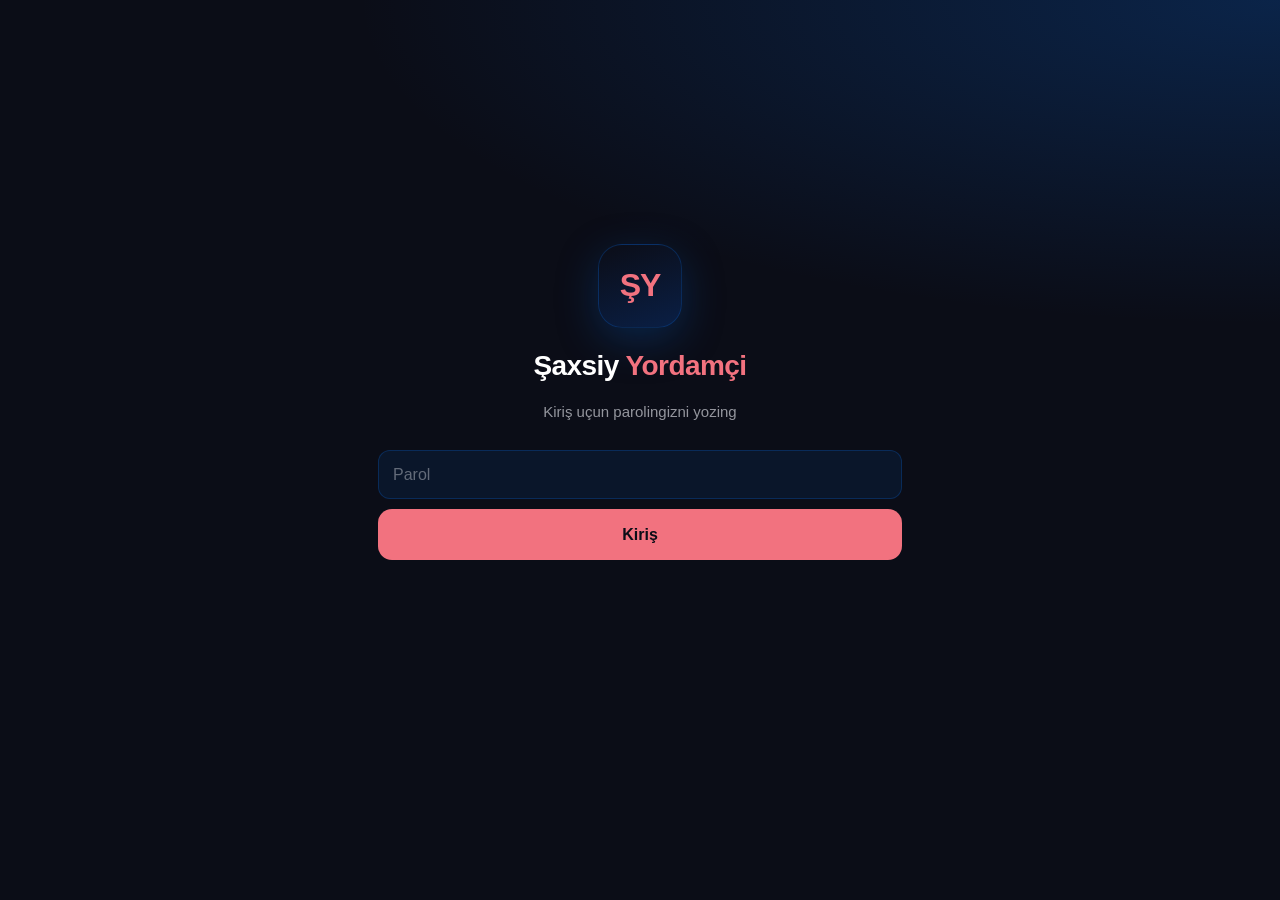
==== index.html @ e21a7fc8 "Ovoz bilan vazifa qöşiş Co-Authored-By: Claude Opus 5.5 <noreply@anthropic.com> Claude-Session: htt" ====
<!DOCTYPE html>
<html lang="uz">
<head>
  <meta charset="utf-8">
  <meta name="viewport" content="width=device-width, initial-scale=1, maximum-scale=1, viewport-fit=cover">
  <title>Şaxsiy Yordamçi</title>
  <meta name="theme-color" content="#0B0D17">
  <meta name="apple-mobile-web-app-capable" content="yes">
  <meta name="mobile-web-app-capable" content="yes">
  <meta name="apple-mobile-web-app-status-bar-style" content="black-translucent">
  <meta name="apple-mobile-web-app-title" content="Yordamçi">
  <link rel="manifest" href="manifest.webmanifest">
  <link rel="icon" type="image/png" href="icons/icon-192.png">
  <link rel="apple-touch-icon" href="icons/apple-touch-icon.png">
  <script src="https://telegram.org/js/telegram-web-app.js"></script>
  <link rel="stylesheet" href="style.css">
</head>
<body>

  <!-- Kiriş -->
  <section id="screen-login" class="screen login hidden">
    <div class="login-box">
      <div class="logo">ŞY</div>
      <h1>Şaxsiy <em>Yordamçi</em></h1>
      <p class="muted">Kiriş uçun parolingizni yozing</p>
      <form id="loginForm">
        <input id="password" type="password" autocomplete="current-password" placeholder="Parol" required>
        <button type="submit" id="loginBtn" class="btn-accent">Kiriş</button>
      </form>
      <p id="loginErr" class="err hidden"></p>
    </div>
    <div id="installHint" class="install hidden">
      <b>Ilova qilib örnatiş</b>
      <span>Safari'da <b>•••</b> → <b>Поделиться</b> → <b>На экран «Домой»</b></span>
    </div>
  </section>

  <!-- Bosh ekran -->
  <section id="screen-home" class="screen hidden">
    <header class="bar">
      <span class="brand">Şaxsiy Yordamçi</span>
      <button id="logoutBtn" class="icon-btn hidden" aria-label="Çiqiş">
        <svg viewBox="0 0 24 24"><path d="M15 4h3a2 2 0 0 1 2 2v12a2 2 0 0 1-2 2h-3M10 17l5-5-5-5M15 12H4"/></svg>
      </button>
    </header>

    <div class="hello">
      <p id="greet" class="muted"></p>
      <h1 id="today"></h1>
    </div>

    <button id="summary" class="summary">
      <div class="summary-top">
        <span>Bugungi vazifalar</span>
        <span id="sumCount" class="count">—</span>
      </div>
      <div class="progress"><i id="sumBar"></i></div>
      <p id="sumNext" class="next">Yuklanmoqda…</p>
    </button>

    <h2 class="section">Agentlar</h2>
    <div id="modules" class="modules"></div>

    <div id="installHint2" class="install hidden">
      <b>Ilova qilib örnatiş</b>
      <span>Safari'da <b>•••</b> → <b>Поделиться</b> → <b>На экран «Домой»</b></span>
    </div>
  </section>

  <!-- Rejalaştiruvçi -->
  <section id="screen-planner" class="screen hidden">
    <header class="bar">
      <button id="backBtn" class="icon-btn" aria-label="Orqaga">
        <svg viewBox="0 0 24 24"><path d="M15 18l-6-6 6-6"/></svg>
      </button>
      <span class="title">Rejalaştiruvçi</span>
      <button id="refreshBtn" class="icon-btn" aria-label="Yangilaş">
        <svg viewBox="0 0 24 24"><path d="M20 12a8 8 0 1 1-2.3-5.6M20 4v5h-5"/></svg>
      </button>
    </header>
    <div class="tabs" role="tablist">
      <button class="tab active" data-view="day">Bugun</button>
      <button class="tab" data-view="tomorrow">Ertaga</button>
      <button class="tab" data-view="week">Hafta</button>
    </div>
    <main id="list" class="list"></main>
    <button id="micFab" class="fab fab-mic" aria-label="Ovoz bilan qöşiş">
      <svg viewBox="0 0 24 24"><rect x="9" y="3" width="6" height="11" rx="3"/><path d="M5 11a7 7 0 0 0 14 0M12 18v3"/></svg>
    </button>
    <button id="addBtn" class="fab" aria-label="Vazifa qöşiş">
      <svg viewBox="0 0 24 24"><path d="M12 5v14M5 12h14"/></svg>
    </button>
  </section>

  <!-- Vazifa qöşiş oynasi -->
  <div id="sheet" class="sheet hidden">
    <div class="sheet-card">
      <div class="sheet-head">
        <b>Yangi vazifa</b>
        <button id="closeSheet" class="icon-btn" aria-label="Yopiş">
          <svg viewBox="0 0 24 24"><path d="M6 6l12 12M18 6L6 18"/></svg>
        </button>
      </div>

      <div id="stepText">
        <textarea id="taskText" rows="2" placeholder="Masalan: ertaga 15:00 dökonga boriş, 1 soat"></textarea>
        <button id="micBtn" class="btn-mic" type="button">
          <svg viewBox="0 0 24 24"><rect x="9" y="3" width="6" height="11" rx="3"/><path d="M5 11a7 7 0 0 0 14 0M12 18v3"/></svg>
          <span id="micLabel">Gapirib aytiş</span>
        </button>
        <button id="parseBtn" class="btn-accent">Davom etiş</button>
        <button id="manualBtn" class="btn-ghost">Qölda töldiriş</button>
      </div>

      <form id="stepForm" class="hidden">
        <label>Nomi<input id="fTitle" required maxlength="100"></label>
        <div class="row">
          <label>Sana<input id="fDate" type="date" required></label>
          <label>Vaqt<input id="fStart" type="time" required></label>
        </div>
        <div class="row">
          <label>Davomiylik
            <select id="fDuration">
              <option value="15">15 daq</option><option value="30">30 daq</option>
              <option value="45">45 daq</option><option value="60">1 soat</option>
              <option value="90">1,5 soat</option><option value="120">2 soat</option>
              <option value="180">3 soat</option>
            </select>
          </label>
          <label>Muhimlik
            <select id="fPriority"><option>Yuqori</option><option selected>Örta</option><option>Past</option></select>
          </label>
        </div>
        <label>Kategoriya
          <select id="fCategory">
            <option>Öqiş</option><option>Iş</option><option>Dökon</option>
            <option>Sport</option><option>Şaxsiy</option><option selected>Boşqa</option>
          </select>
        </label>
        <label>Izoh<input id="fNote" maxlength="200" placeholder="ixtiyoriy"></label>
        <p id="formWarn" class="warn hidden"></p>
        <button type="submit" id="saveBtn" class="btn-accent">Saqlaş</button>
      </form>
    </div>
  </div>

  <div id="toast" class="toast hidden"></div>
  <script src="app.js"></script>
</body>
</html>
---- style.css ----
/* Palitra: Midnight Black (fon) · Deep Azure (kartalar) · Coral Rose (urğu) */
:root {
  --midnight-black: #0B0D17;
  --deep-azure: #0A4FA6;
  --coral-rose: #F2727F;
  --text: #FFFFFF;
  --text-muted: #E8EAF0;

  --bg: var(--midnight-black);
  --card: rgba(10, 79, 166, 0.16);
  --card-strong: rgba(10, 79, 166, 0.28);
  --line: rgba(10, 79, 166, 0.38);
  --muted: rgba(232, 234, 240, 0.62);
  --radius: 18px;
  --safe-top: env(safe-area-inset-top);
  --safe-bottom: env(safe-area-inset-bottom);
}

* { box-sizing: border-box; -webkit-tap-highlight-color: transparent; }
html, body { margin: 0; min-height: 100%; background: var(--bg); color: var(--text); }
body {
  font: 15px/1.45 -apple-system, BlinkMacSystemFont, "SF Pro Text", "Segoe UI", Roboto, sans-serif;
  background:
    radial-gradient(120% 60% at 100% 0%, rgba(10, 79, 166, 0.35), transparent 60%),
    var(--bg);
  background-attachment: fixed;
  -webkit-font-smoothing: antialiased;
}
button { font: inherit; color: inherit; cursor: pointer; }
h1, h2 { margin: 0; letter-spacing: -0.02em; }
.hidden { display: none !important; }
.muted { color: var(--muted); }
svg { width: 22px; height: 22px; fill: none; stroke: currentColor; stroke-width: 2; stroke-linecap: round; stroke-linejoin: round; }

.screen {
  max-width: 560px; margin: 0 auto;
  padding: calc(14px + var(--safe-top)) 18px calc(110px + var(--safe-bottom));
  animation: enter .25s ease;
}
@keyframes enter { from { opacity: 0; transform: translateY(6px); } }

/* ---------- Tugmalar ---------- */
.btn-accent {
  width: 100%; border: 0; border-radius: 14px; padding: 14px;
  background: var(--coral-rose); color: var(--midnight-black); font-weight: 700; font-size: 16px;
}
.btn-accent:disabled { opacity: .55; }
.btn-ghost {
  width: 100%; border: 1px solid var(--line); border-radius: 14px; padding: 12px; margin-top: 8px;
  background: none; color: var(--text-muted); font-weight: 600;
}
.icon-btn {
  width: 40px; height: 40px; border-radius: 12px; border: 1px solid var(--line);
  background: var(--card); display: grid; place-items: center; padding: 0; color: var(--text-muted);
}

/* ---------- Kiriş ---------- */
.login { min-height: 100vh; display: flex; flex-direction: column; justify-content: center; }
.login-box { text-align: center; }
.logo {
  width: 84px; height: 84px; margin: 0 auto 18px; border-radius: 24px;
  display: grid; place-items: center; font-weight: 800; font-size: 32px; letter-spacing: -1px;
  color: var(--coral-rose); background: linear-gradient(160deg, var(--midnight-black), #0a1f45);
  border: 1px solid var(--line); box-shadow: 0 12px 40px rgba(10, 79, 166, .35);
}
.login h1 { font-size: 28px; }
.login h1 em, .hello h1 em { font-style: normal; color: var(--coral-rose); }
.login form { margin-top: 22px; display: grid; gap: 10px; }
.err { color: var(--coral-rose); margin-top: 12px; }

/* ---------- Bosh ekran ---------- */
.bar { display: flex; align-items: center; gap: 10px; min-height: 44px; }
.bar .brand { flex: 1; font-weight: 700; color: var(--text-muted); letter-spacing: .02em; }
.bar .title { flex: 1; text-align: center; font-weight: 700; font-size: 17px; }

.hello { margin: 22px 2px 18px; }
.hello p { margin: 0 0 4px; }
.hello h1 { font-size: 30px; }

.summary {
  width: 100%; text-align: left; border: 0; border-radius: var(--radius); padding: 18px;
  background: linear-gradient(140deg, var(--deep-azure), #072f66);
  box-shadow: 0 14px 40px rgba(10, 79, 166, .35);
}
.summary-top { display: flex; justify-content: space-between; align-items: baseline; font-weight: 600; }
.summary .count { font-size: 26px; font-weight: 800; color: var(--coral-rose); }
.progress { height: 6px; border-radius: 6px; background: rgba(11, 13, 23, .35); margin: 12px 0; overflow: hidden; }
.progress i { display: block; height: 100%; width: 0; background: var(--coral-rose); border-radius: 6px; transition: width .5s ease; }
.next { margin: 0; color: var(--text-muted); font-size: 14px; }

.section { font-size: 13px; text-transform: uppercase; letter-spacing: .1em; color: var(--muted); margin: 26px 2px 12px; }
.modules { display: grid; grid-template-columns: 1fr 1fr; gap: 12px; }
.module {
  text-align: left; border: 1px solid var(--line); border-radius: var(--radius); padding: 16px;
  background: var(--card); min-height: 132px; display: flex; flex-direction: column; gap: 8px;
}
.module .ico {
  width: 40px; height: 40px; border-radius: 12px; display: grid; place-items: center;
  background: var(--deep-azure); color: var(--text);
}
.module b { font-size: 16px; }
.module span { color: var(--muted); font-size: 13px; }
.module.soon { border-style: dashed; background: none; opacity: .7; cursor: default; }
.module.soon .ico { background: none; border: 1px dashed var(--line); color: var(--muted); }

.install {
  margin-top: 22px; padding: 14px 16px; border-radius: 14px; border: 1px solid var(--line);
  background: var(--card); display: grid; gap: 4px; font-size: 14px; color: var(--text-muted);
}

/* ---------- Rejalaştiruvçi ---------- */
.tabs {
  display: flex; margin: 14px 0 16px; padding: 4px; border-radius: 14px;
  background: var(--card); border: 1px solid var(--line);
}
.tab { flex: 1; border: 0; background: none; padding: 9px 0; border-radius: 10px; color: var(--muted); font-weight: 600; }
.tab.active { background: var(--deep-azure); color: var(--text); }

.day { border-radius: var(--radius); margin-bottom: 14px; overflow: hidden; background: var(--card); border: 1px solid var(--line); }
.day-head { display: flex; justify-content: space-between; align-items: baseline; padding: 14px 16px 8px; font-weight: 700; }
.day-head span { color: var(--muted); font-weight: 500; font-size: 13px; }
.empty { padding: 2px 16px 16px; color: var(--muted); }

.item { display: flex; align-items: center; gap: 12px; padding: 11px 16px; border-top: 1px solid rgba(10, 79, 166, .22); }
.item .time { width: 92px; flex: none; font-variant-numeric: tabular-nums; color: var(--muted); font-size: 13px; }
.item .title { flex: 1; min-width: 0; overflow-wrap: anywhere; }
.item.block .title { color: var(--muted); font-size: 14px; }
.item.block .dot { width: 24px; flex: none; display: grid; place-items: center; }
.item.block .dot i { width: 6px; height: 6px; border-radius: 50%; background: var(--line); }
.item.block.hard .dot i { background: var(--deep-azure); box-shadow: 0 0 0 3px rgba(10, 79, 166, .3); }
.item.block.hard .title { color: var(--text-muted); }
.item.done .title { text-decoration: line-through; color: var(--muted); }
.item.late .time { color: var(--coral-rose); }

.check {
  width: 24px; height: 24px; flex: none; border-radius: 50%; border: 2px solid rgba(232, 234, 240, .45);
  background: none; padding: 0; display: grid; place-items: center; color: var(--midnight-black);
}
.check svg { width: 14px; height: 14px; stroke-width: 3; }
.item.done .check { background: var(--coral-rose); border-color: var(--coral-rose); }
.more { border: 0; background: none; color: var(--muted); padding: 0 2px; display: grid; place-items: center; }

.menu { display: flex; gap: 8px; padding: 0 16px 12px 52px; }
.menu button { border: 1px solid var(--line); background: var(--card-strong); border-radius: 10px; padding: 7px 12px; font-size: 13px; }
.menu .del { color: var(--coral-rose); }

.fab {
  position: fixed; right: 20px; bottom: calc(22px + var(--safe-bottom)); width: 60px; height: 60px;
  border-radius: 20px; border: 0; background: var(--coral-rose); color: var(--midnight-black);
  display: grid; place-items: center; box-shadow: 0 10px 30px rgba(242, 114, 127, .35);
}
.fab svg { width: 26px; height: 26px; stroke-width: 2.5; }
.fab-mic { right: 92px; background: var(--deep-azure); color: var(--text); box-shadow: 0 10px 30px rgba(10, 79, 166, .45); }

/* Ovoz yoziş tugmasi */
.btn-mic {
  width: 100%; margin-top: 10px; border: 1px solid var(--line); border-radius: 14px; padding: 13px;
  background: var(--deep-azure); color: var(--text); font-weight: 700; font-size: 16px;
  display: flex; align-items: center; justify-content: center; gap: 8px;
}
.btn-mic svg { width: 20px; height: 20px; }
.btn-mic.rec { background: var(--coral-rose); border-color: var(--coral-rose); color: var(--midnight-black); animation: recpulse 1.2s infinite; }
.btn-mic:disabled { opacity: .6; }
@keyframes recpulse { 50% { box-shadow: 0 0 0 8px rgba(242, 114, 127, .18); } }

/* ---------- Pastdan çiqadigan oyna ---------- */
.sheet { position: fixed; inset: 0; z-index: 10; background: rgba(11, 13, 23, .7); display: flex; align-items: flex-end; backdrop-filter: blur(4px); }
.sheet-card {
  width: 100%; max-width: 560px; margin: 0 auto; background: #10142a; border: 1px solid var(--line); border-bottom: 0;
  border-radius: 22px 22px 0 0; padding: 16px 18px calc(20px + var(--safe-bottom)); max-height: 92vh; overflow-y: auto;
  animation: up .22s ease;
}
@keyframes up { from { transform: translateY(30px); opacity: .5; } }
.sheet-head { display: flex; justify-content: space-between; align-items: center; margin-bottom: 12px; font-size: 17px; }

textarea, input, select {
  width: 100%; font: inherit; font-size: 16px; color: var(--text); background: rgba(10, 79, 166, .14);
  border: 1px solid var(--line); border-radius: 12px; padding: 12px 14px; margin-top: 5px;
  -webkit-appearance: none; appearance: none;
}
select { background-image: linear-gradient(45deg, transparent 50%, var(--muted) 50%), linear-gradient(135deg, var(--muted) 50%, transparent 50%);
  background-position: calc(100% - 18px) 55%, calc(100% - 13px) 55%; background-size: 5px 5px; background-repeat: no-repeat; }
input::placeholder, textarea::placeholder { color: rgba(232, 234, 240, .4); }
textarea:focus, input:focus, select:focus { outline: none; border-color: var(--coral-rose); }
input[type="date"], input[type="time"] { color-scheme: dark; min-height: 48px; }
#stepText .btn-accent { margin-top: 10px; }
label { display: block; font-size: 13px; color: var(--muted); margin-bottom: 12px; }
.row { display: flex; gap: 10px; }
.row label { flex: 1; min-width: 0; }
.warn { background: var(--card); border: 1px solid var(--line); border-radius: 12px; padding: 10px 12px; white-space: pre-line; font-size: 13px; color: var(--text-muted); }

.skel { height: 120px; border-radius: var(--radius); margin-bottom: 14px; background: var(--card); animation: pulse 1.2s infinite; }
@keyframes pulse { 50% { opacity: .45; } }

.toast {
  position: fixed; left: 50%; bottom: calc(100px + var(--safe-bottom)); transform: translateX(-50%); z-index: 20; max-width: 90%;
  background: #10142a; border: 1px solid var(--line); color: var(--text); padding: 11px 15px; border-radius: 14px;
  font-size: 14px; white-space: pre-line; box-shadow: 0 10px 30px rgba(0, 0, 0, .4);
}
.error { padding: 20px 4px; text-align: center; color: var(--muted); }
.error .btn-ghost { margin-top: 14px; }
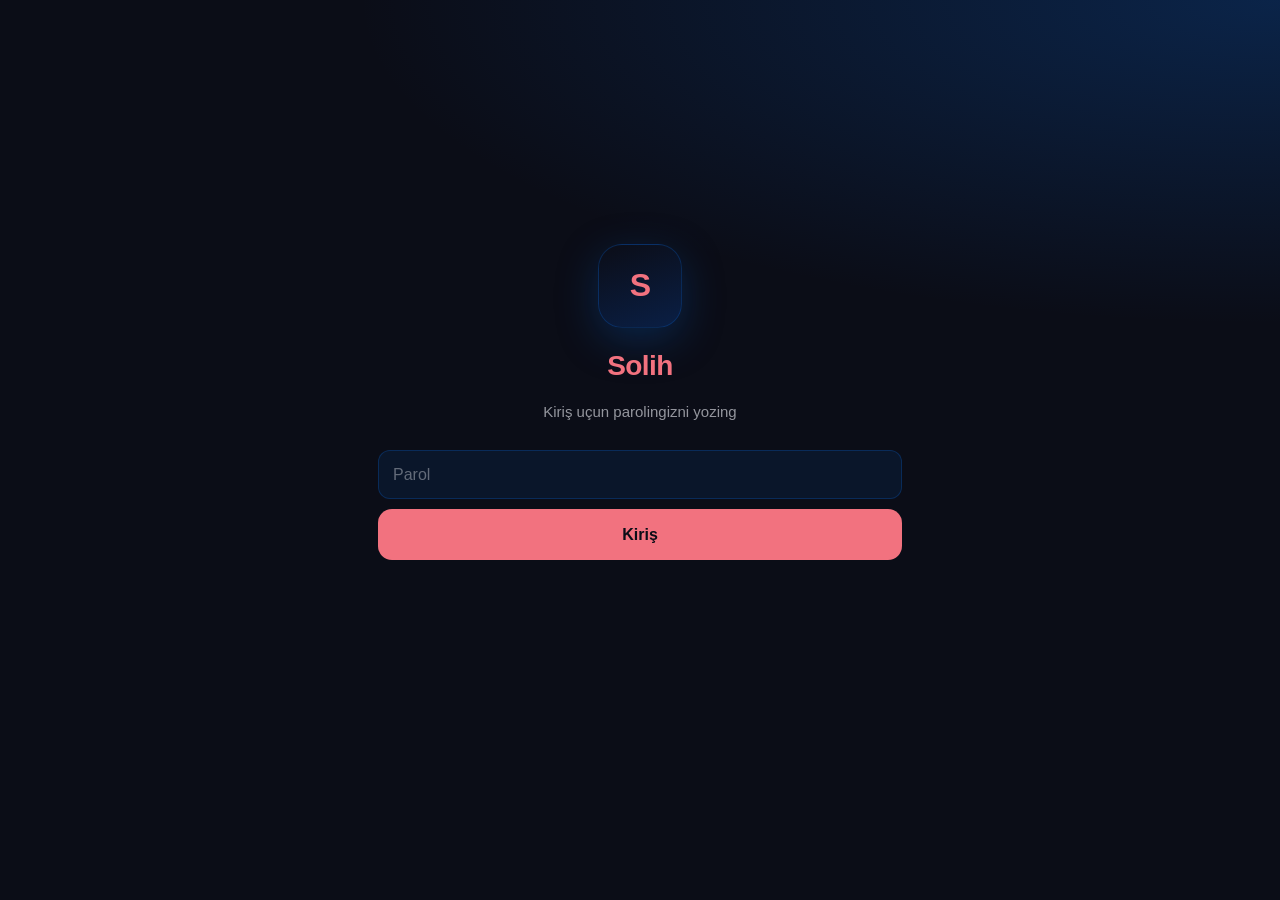
==== commit 49e8a410: "Agent nomi: Solih (index.html)" ====
--- a/index.html
+++ b/index.html
@@ -3,12 +3,12 @@
 <head>
   <meta charset="utf-8">
   <meta name="viewport" content="width=device-width, initial-scale=1, maximum-scale=1, viewport-fit=cover">
-  <title>Şaxsiy Yordamçi</title>
+  <title>Solih</title>
   <meta name="theme-color" content="#0B0D17">
   <meta name="apple-mobile-web-app-capable" content="yes">
   <meta name="mobile-web-app-capable" content="yes">
   <meta name="apple-mobile-web-app-status-bar-style" content="black-translucent">
-  <meta name="apple-mobile-web-app-title" content="Yordamçi">
+  <meta name="apple-mobile-web-app-title" content="Solih">
   <link rel="manifest" href="manifest.webmanifest">
   <link rel="icon" type="image/png" href="icons/icon-192.png">
   <link rel="apple-touch-icon" href="icons/apple-touch-icon.png">
@@ -20,8 +20,8 @@
   <!-- Kiriş -->
   <section id="screen-login" class="screen login hidden">
     <div class="login-box">
-      <div class="logo">ŞY</div>
-      <h1>Şaxsiy <em>Yordamçi</em></h1>
+      <div class="logo">S</div>
+      <h1><em>Solih</em></h1>
       <p class="muted">Kiriş uçun parolingizni yozing</p>
       <form id="loginForm">
         <input id="password" type="password" autocomplete="current-password" placeholder="Parol" required>
@@ -38,7 +38,7 @@
   <!-- Bosh ekran -->
   <section id="screen-home" class="screen hidden">
     <header class="bar">
-      <span class="brand">Şaxsiy Yordamçi</span>
+      <span class="brand">Solih</span>
       <button id="logoutBtn" class="icon-btn hidden" aria-label="Çiqiş">
         <svg viewBox="0 0 24 24"><path d="M15 4h3a2 2 0 0 1 2 2v12a2 2 0 0 1-2 2h-3M10 17l5-5-5-5M15 12H4"/></svg>
       </button>
@@ -112,6 +112,13 @@
         <button id="manualBtn" class="btn-ghost">Qölda töldiriş</button>
       </div>
 
+      <div id="routineBox" class="routine hidden">
+        <p id="routineText"></p>
+        <button id="rOnce" class="btn-accent" type="button">Ha, faqat şu kun</button>
+        <button id="rWeek" class="btn-ghost" type="button">Har hafta şunday</button>
+        <button id="rTask" class="btn-ghost" type="button">Yöq, alohida vazifa</button>
+      </div>
+
       <form id="stepForm" class="hidden">
         <label>Nomi<input id="fTitle" required maxlength="100"></label>
         <div class="row">
--- a/style.css
+++ b/style.css
@@ -187,6 +187,12 @@
 label { display: block; font-size: 13px; color: var(--muted); margin-bottom: 12px; }
 .row { display: flex; gap: 10px; }
 .row label { flex: 1; min-width: 0; }
+/* Jadval özgarişi kartasi */
+.routine p {
+  margin: 0 0 6px; padding: 12px 14px; border-radius: 12px; border: 1px solid var(--line);
+  background: var(--card); color: var(--text-muted); font-size: 14px; white-space: pre-line;
+}
+.routine .btn-accent { margin-top: 6px; }
 .warn { background: var(--card); border: 1px solid var(--line); border-radius: 12px; padding: 10px 12px; white-space: pre-line; font-size: 13px; color: var(--text-muted); }
 
 .skel { height: 120px; border-radius: var(--radius); margin-bottom: 14px; background: var(--card); animation: pulse 1.2s infinite; }
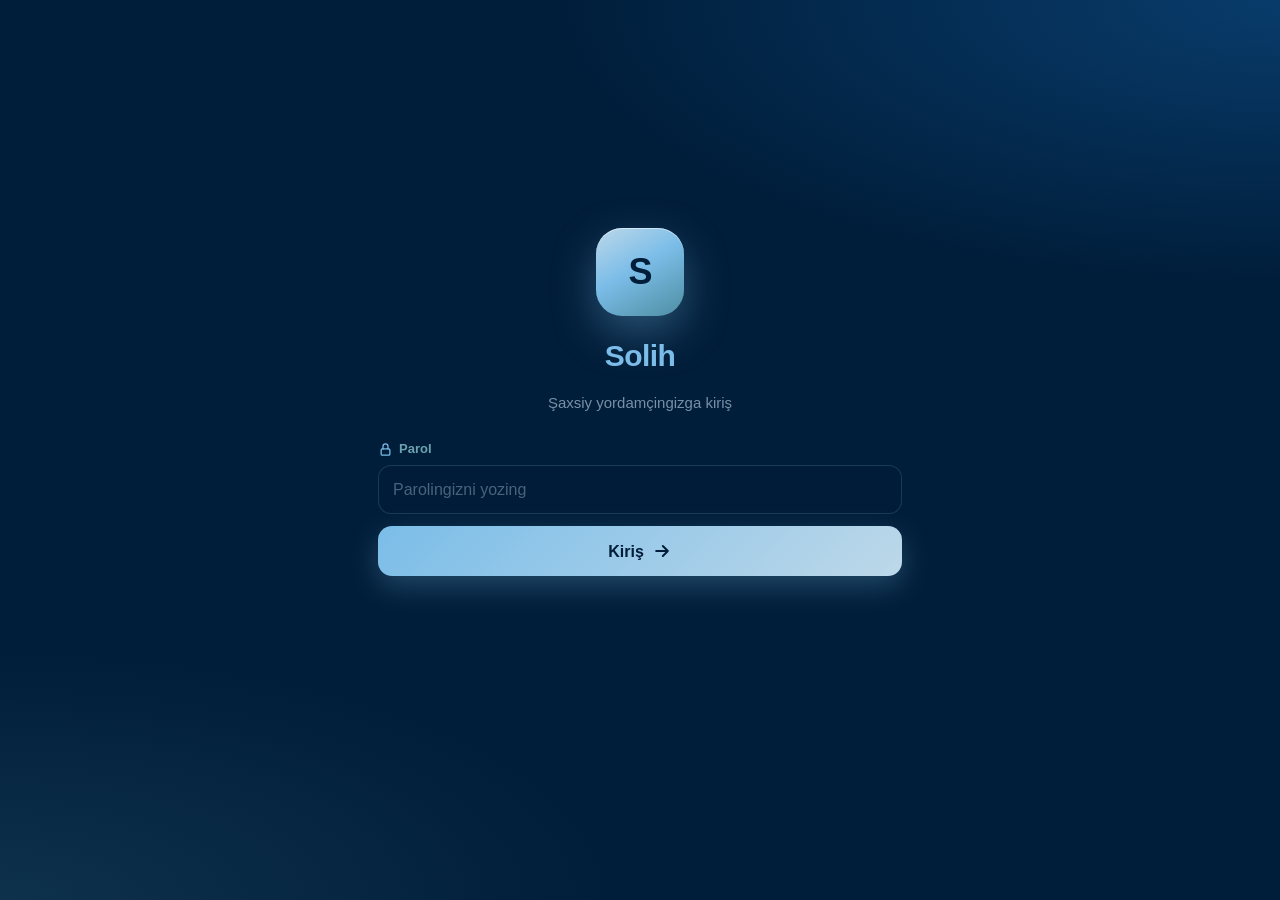
==== commit 1dbb7f1a: "Yangi dizayn: kök palitra, ikonkalar, tugma javoblari" ====
--- a/index.html
+++ b/index.html
@@ -4,7 +4,7 @@
   <meta charset="utf-8">
   <meta name="viewport" content="width=device-width, initial-scale=1, maximum-scale=1, viewport-fit=cover">
   <title>Solih</title>
-  <meta name="theme-color" content="#0B0D17">
+  <meta name="theme-color" content="#001D39">
   <meta name="apple-mobile-web-app-capable" content="yes">
   <meta name="mobile-web-app-capable" content="yes">
   <meta name="apple-mobile-web-app-status-bar-style" content="black-translucent">
@@ -17,20 +17,65 @@
 </head>
 <body>
 
+  <!-- Ikonkalar to'plami: <svg class="i"><use href="#i-nomi"/></svg> -->
+  <svg width="0" height="0" style="position:absolute" aria-hidden="true">
+    <symbol id="i-back" viewBox="0 0 24 24"><path d="M15 18l-6-6 6-6"/></symbol>
+    <symbol id="i-next" viewBox="0 0 24 24"><path d="M9 6l6 6-6 6"/></symbol>
+    <symbol id="i-refresh" viewBox="0 0 24 24"><path d="M20 12a8 8 0 1 1-2.3-5.6M20 4v5h-5"/></symbol>
+    <symbol id="i-logout" viewBox="0 0 24 24"><path d="M15 4h3a2 2 0 0 1 2 2v12a2 2 0 0 1-2 2h-3M10 17l5-5-5-5M15 12H4"/></symbol>
+    <symbol id="i-sun" viewBox="0 0 24 24"><circle cx="12" cy="12" r="4"/><path d="M12 2v2M12 20v2M4.9 4.9l1.4 1.4M17.7 17.7l1.4 1.4M2 12h2M20 12h2M4.9 19.1l1.4-1.4M17.7 6.3l1.4-1.4"/></symbol>
+    <symbol id="i-sunrise" viewBox="0 0 24 24"><path d="M12 2v6M9 5l3-3 3 3M4.2 10.2l1.4 1.4M19.8 10.2l-1.4 1.4M2 18h2M20 18h2M7 18a5 5 0 0 1 10 0M3 22h18"/></symbol>
+    <symbol id="i-list" viewBox="0 0 24 24"><path d="M9 6h12M9 12h12M9 18h12M4 6h.01M4 12h.01M4 18h.01"/></symbol>
+    <symbol id="i-calendar" viewBox="0 0 24 24"><rect x="3" y="5" width="18" height="16" rx="3"/><path d="M3 10h18M8 3v4M16 3v4"/></symbol>
+    <symbol id="i-calgrid" viewBox="0 0 24 24"><rect x="3" y="5" width="18" height="16" rx="3"/><path d="M3 10h18M8 3v4M16 3v4M8 14h.01M12 14h.01M16 14h.01M8 17.5h.01M12 17.5h.01"/></symbol>
+    <symbol id="i-plus" viewBox="0 0 24 24"><path d="M12 5v14M5 12h14"/></symbol>
+    <symbol id="i-check" viewBox="0 0 24 24"><path d="M5 12l5 5 9-10"/></symbol>
+    <symbol id="i-check-circle" viewBox="0 0 24 24"><circle cx="12" cy="12" r="9"/><path d="M8 12.5l2.8 2.8L16.5 9"/></symbol>
+    <symbol id="i-x" viewBox="0 0 24 24"><path d="M6 6l12 12M18 6L6 18"/></symbol>
+    <symbol id="i-mic" viewBox="0 0 24 24"><rect x="9" y="3" width="6" height="11" rx="3"/><path d="M5 11a7 7 0 0 0 14 0M12 18v3"/></symbol>
+    <symbol id="i-sparkles" viewBox="0 0 24 24"><path d="M11 3l1.8 4.7 4.7 1.8-4.7 1.8L11 16l-1.8-4.7L4.5 9.5l4.7-1.8z"/><path d="M18.5 14.5l.8 2 2 .8-2 .8-.8 2-.8-2-2-.8 2-.8z"/></symbol>
+    <symbol id="i-pencil" viewBox="0 0 24 24"><path d="M4 20h4L19 9l-4-4L4 16v4zM14 6l4 4"/></symbol>
+    <symbol id="i-type" viewBox="0 0 24 24"><path d="M4 7V5h16v2M12 5v14M9 19h6"/></symbol>
+    <symbol id="i-clock" viewBox="0 0 24 24"><circle cx="12" cy="12" r="9"/><path d="M12 7v5l3 2"/></symbol>
+    <symbol id="i-timer" viewBox="0 0 24 24"><circle cx="12" cy="13" r="8"/><path d="M12 9v4l2.5 2M9.5 2h5"/></symbol>
+    <symbol id="i-flag" viewBox="0 0 24 24"><path d="M5 21V4M5 4h12l-2.5 4L17 12H5"/></symbol>
+    <symbol id="i-tag" viewBox="0 0 24 24"><path d="M3 12V4a1 1 0 0 1 1-1h8l9 9-9 9z"/><path d="M7.5 7.5h.01"/></symbol>
+    <symbol id="i-repeat" viewBox="0 0 24 24"><path d="M17 2l4 4-4 4M3 12v-2a4 4 0 0 1 4-4h14M7 22l-4-4 4-4M21 12v2a4 4 0 0 1-4 4H3"/></symbol>
+    <symbol id="i-note" viewBox="0 0 24 24"><path d="M4 4h16v11l-5 5H4z"/><path d="M15 20v-5h5M8 9h8M8 13h4"/></symbol>
+    <symbol id="i-bell" viewBox="0 0 24 24"><path d="M6 8a6 6 0 0 1 12 0c0 7 3 9 3 9H3s3-2 3-9M10.3 21a1.94 1.94 0 0 0 3.4 0"/></symbol>
+    <symbol id="i-send" viewBox="0 0 24 24"><path d="M22 2L11 13M22 2l-7 20-4-9-9-4z"/></symbol>
+    <symbol id="i-download" viewBox="0 0 24 24"><path d="M12 3v12M7 10l5 5 5-5M5 21h14"/></symbol>
+    <symbol id="i-lock" viewBox="0 0 24 24"><rect x="5" y="11" width="14" height="10" rx="2"/><path d="M8 11V7a4 4 0 0 1 8 0v4"/></symbol>
+    <symbol id="i-arrow" viewBox="0 0 24 24"><path d="M5 12h14M13 6l6 6-6 6"/></symbol>
+    <symbol id="i-ban" viewBox="0 0 24 24"><circle cx="12" cy="12" r="9"/><path d="M5.7 5.7l12.6 12.6"/></symbol>
+    <symbol id="i-more" viewBox="0 0 24 24"><circle cx="5" cy="12" r="1.2"/><circle cx="12" cy="12" r="1.2"/><circle cx="19" cy="12" r="1.2"/></symbol>
+    <symbol id="i-target" viewBox="0 0 24 24"><circle cx="12" cy="12" r="9"/><circle cx="12" cy="12" r="3"/></symbol>
+    <symbol id="i-grid" viewBox="0 0 24 24"><rect x="3" y="3" width="7" height="7" rx="2"/><rect x="14" y="3" width="7" height="7" rx="2"/><rect x="3" y="14" width="7" height="7" rx="2"/><rect x="14" y="14" width="7" height="7" rx="2"/></symbol>
+    <symbol id="i-alert" viewBox="0 0 24 24"><path d="M10.3 3.9L1.8 18a2 2 0 0 0 1.7 3h17a2 2 0 0 0 1.7-3L13.7 3.9a2 2 0 0 0-3.4 0zM12 9v4M12 17h.01"/></symbol>
+    <symbol id="i-info" viewBox="0 0 24 24"><circle cx="12" cy="12" r="9"/><path d="M12 16v-4M12 8h.01"/></symbol>
+    <symbol id="i-moon" viewBox="0 0 24 24"><path d="M21 12.8A9 9 0 1 1 11.2 3a7 7 0 0 0 9.8 9.8z"/></symbol>
+    <symbol id="i-keyboard" viewBox="0 0 24 24"><rect x="2" y="6" width="20" height="12" rx="2"/><path d="M6 10h.01M10 10h.01M14 10h.01M18 10h.01M7 14h10"/></symbol>
+  </svg>
+
   <!-- Kiriş -->
   <section id="screen-login" class="screen login hidden">
     <div class="login-box">
       <div class="logo">S</div>
       <h1><em>Solih</em></h1>
-      <p class="muted">Kiriş uçun parolingizni yozing</p>
+      <p class="muted">Şaxsiy yordamçingizga kiriş</p>
       <form id="loginForm">
-        <input id="password" type="password" autocomplete="current-password" placeholder="Parol" required>
-        <button type="submit" id="loginBtn" class="btn-accent">Kiriş</button>
+        <label class="field">
+          <span class="lb"><svg class="i"><use href="#i-lock"/></svg>Parol</span>
+          <input id="password" type="password" autocomplete="current-password" placeholder="Parolingizni yozing" required>
+        </label>
+        <button type="submit" id="loginBtn" class="btn-accent">
+          <span>Kiriş</span><svg class="i"><use href="#i-arrow"/></svg>
+        </button>
       </form>
       <p id="loginErr" class="err hidden"></p>
     </div>
     <div id="installHint" class="install hidden">
-      <b>Ilova qilib örnatiş</b>
+      <b><svg class="i"><use href="#i-download"/></svg>Ilova qilib örnatiş</b>
       <span>Safari'da <b>•••</b> → <b>Поделиться</b> → <b>На экран «Домой»</b></span>
     </div>
   </section>
@@ -38,31 +83,44 @@
   <!-- Bosh ekran -->
   <section id="screen-home" class="screen hidden">
     <header class="bar">
-      <span class="brand">Solih</span>
-      <button id="logoutBtn" class="icon-btn hidden" aria-label="Çiqiş">
-        <svg viewBox="0 0 24 24"><path d="M15 4h3a2 2 0 0 1 2 2v12a2 2 0 0 1-2 2h-3M10 17l5-5-5-5M15 12H4"/></svg>
+      <span class="brand"><i class="brand-dot">S</i>Solih</span>
+      <button id="logoutBtn" class="icon-btn hidden" aria-label="Çiqiş" title="Çiqiş">
+        <svg class="i"><use href="#i-logout"/></svg>
       </button>
     </header>
 
     <div class="hello">
-      <p id="greet" class="muted"></p>
+      <p id="greet" class="greet"></p>
       <h1 id="today"></h1>
     </div>
 
     <button id="summary" class="summary">
       <div class="summary-top">
-        <span>Bugungi vazifalar</span>
+        <span class="summary-title"><svg class="i"><use href="#i-check-circle"/></svg>Bugungi vazifalar</span>
         <span id="sumCount" class="count">—</span>
       </div>
       <div class="progress"><i id="sumBar"></i></div>
-      <p id="sumNext" class="next">Yuklanmoqda…</p>
+      <p class="next"><span id="sumNext">Yuklanmoqda…</span><svg class="i chev"><use href="#i-next"/></svg></p>
     </button>
 
-    <h2 class="section">Agentlar</h2>
+    <div class="quick">
+      <button id="qAdd" class="quick-btn" type="button"><svg class="i"><use href="#i-plus"/></svg><span>Yangi vazifa</span></button>
+      <button id="qMic" class="quick-btn" type="button"><svg class="i"><use href="#i-mic"/></svg><span>Ovoz bilan</span></button>
+      <button id="qCal" class="quick-btn" type="button"><svg class="i"><use href="#i-calgrid"/></svg><span>Kalendar</span></button>
+    </div>
+
+    <h2 class="section"><svg class="i"><use href="#i-grid"/></svg>Agentlar</h2>
     <div id="modules" class="modules"></div>
 
+    <div id="pushBox" class="install push-box hidden">
+      <b><svg class="i"><use href="#i-bell"/></svg>Bildirişlar</b>
+      <span id="pushState">Eslatmalar telefon ekraniga ham kelsin.</span>
+      <button id="pushBtn" class="btn-accent hidden"><svg class="i"><use href="#i-bell"/></svg><span>Bildirişlarni yoqiş</span></button>
+      <button id="pushTestBtn" class="btn-ghost hidden"><svg class="i"><use href="#i-send"/></svg><span>Sinov bildirişi</span></button>
+    </div>
+
     <div id="installHint2" class="install hidden">
-      <b>Ilova qilib örnatiş</b>
+      <b><svg class="i"><use href="#i-download"/></svg>Ilova qilib örnatiş</b>
       <span>Safari'da <b>•••</b> → <b>Поделиться</b> → <b>На экран «Домой»</b></span>
     </div>
   </section>
@@ -70,63 +128,111 @@
   <!-- Rejalaştiruvçi -->
   <section id="screen-planner" class="screen hidden">
     <header class="bar">
-      <button id="backBtn" class="icon-btn" aria-label="Orqaga">
-        <svg viewBox="0 0 24 24"><path d="M15 18l-6-6 6-6"/></svg>
+      <button id="backBtn" class="icon-btn" aria-label="Orqaga" title="Orqaga">
+        <svg class="i"><use href="#i-back"/></svg>
       </button>
       <span class="title">Rejalaştiruvçi</span>
-      <button id="refreshBtn" class="icon-btn" aria-label="Yangilaş">
-        <svg viewBox="0 0 24 24"><path d="M20 12a8 8 0 1 1-2.3-5.6M20 4v5h-5"/></svg>
+      <button id="refreshBtn" class="icon-btn" aria-label="Yangilaş" title="Yangilaş">
+        <svg class="i"><use href="#i-refresh"/></svg>
       </button>
     </header>
     <div class="tabs" role="tablist">
-      <button class="tab active" data-view="day">Bugun</button>
-      <button class="tab" data-view="tomorrow">Ertaga</button>
-      <button class="tab" data-view="week">Hafta</button>
+      <button class="tab active" data-view="day" role="tab"><svg class="i"><use href="#i-sun"/></svg><span>Bugun</span></button>
+      <button class="tab" data-view="tomorrow" role="tab"><svg class="i"><use href="#i-sunrise"/></svg><span>Ertaga</span></button>
+      <button class="tab" data-view="week" role="tab"><svg class="i"><use href="#i-list"/></svg><span>Hafta</span></button>
+      <button class="tab" data-view="calendar" role="tab"><svg class="i"><use href="#i-calgrid"/></svg><span>Kalendar</span></button>
     </div>
     <main id="list" class="list"></main>
-    <button id="micFab" class="fab fab-mic" aria-label="Ovoz bilan qöşiş">
-      <svg viewBox="0 0 24 24"><rect x="9" y="3" width="6" height="11" rx="3"/><path d="M5 11a7 7 0 0 0 14 0M12 18v3"/></svg>
+
+    <!-- Kalendar (Notion Calendar kabi) -->
+    <section id="cal" class="cal hidden">
+      <aside class="cal-side">
+        <div class="mini-head">
+          <b id="miniTitle"></b>
+          <span>
+            <button id="miniPrev" type="button" class="mini-nav" aria-label="Oldingi oy"><svg class="i"><use href="#i-back"/></svg></button>
+            <button id="miniNext" type="button" class="mini-nav" aria-label="Keyingi oy"><svg class="i"><use href="#i-next"/></svg></button>
+          </span>
+        </div>
+        <div id="mini" class="mini"></div>
+        <div class="legend">
+          <span><i class="lg-block"></i>Kun tartibi</span>
+          <span><i class="lg-hard"></i>Zal, dars (qattiq)</span>
+          <span><i class="lg-task"></i>Solih vazifalari</span>
+        </div>
+        <div class="cal-hint">
+          <p><svg class="i"><use href="#i-info"/></svg>Böş joyni bosing — şu vaqtga yangi vazifa.</p>
+          <p><svg class="i"><use href="#i-keyboard"/></svg><kbd>←</kbd> <kbd>→</kbd> oldinga/orqaga, <kbd>T</kbd> bugun</p>
+        </div>
+      </aside>
+      <div class="cal-main">
+        <div class="cal-toolbar">
+          <h2 id="calTitle"></h2>
+          <div id="calRange" class="seg">
+            <button type="button" data-n="1">Kun</button>
+            <button type="button" data-n="3">3 kun</button>
+            <button type="button" data-n="7">Hafta</button>
+          </div>
+          <button id="calToday" type="button" class="pill" title="Bugun (T)" aria-label="Bugun"><svg class="i"><use href="#i-target"/></svg><span>Bugun</span></button>
+          <button id="calPrev" type="button" class="icon-btn sm" aria-label="Orqaga" title="Orqaga">
+            <svg class="i"><use href="#i-back"/></svg>
+          </button>
+          <button id="calNext" type="button" class="icon-btn sm" aria-label="Oldinga" title="Oldinga">
+            <svg class="i"><use href="#i-next"/></svg>
+          </button>
+        </div>
+        <div id="calScroll" class="cal-scroll">
+          <div id="calHead" class="cal-head"></div>
+          <div id="calBody" class="cal-body"></div>
+        </div>
+      </div>
+    </section>
+
+    <button id="micFab" class="fab fab-mic" aria-label="Ovoz bilan qöşiş" title="Ovoz bilan qöşiş">
+      <svg class="i"><use href="#i-mic"/></svg>
     </button>
-    <button id="addBtn" class="fab" aria-label="Vazifa qöşiş">
-      <svg viewBox="0 0 24 24"><path d="M12 5v14M5 12h14"/></svg>
+    <button id="addBtn" class="fab" aria-label="Vazifa qöşiş" title="Vazifa qöşiş">
+      <svg class="i"><use href="#i-plus"/></svg><span class="fab-label">Yangi vazifa</span>
     </button>
   </section>
 
   <!-- Vazifa qöşiş oynasi -->
   <div id="sheet" class="sheet hidden">
     <div class="sheet-card">
+      <i class="grab"></i>
       <div class="sheet-head">
-        <b>Yangi vazifa</b>
-        <button id="closeSheet" class="icon-btn" aria-label="Yopiş">
-          <svg viewBox="0 0 24 24"><path d="M6 6l12 12M18 6L6 18"/></svg>
+        <b><svg class="i"><use href="#i-sparkles"/></svg>Yangi vazifa</b>
+        <button id="closeSheet" class="icon-btn" aria-label="Yopiş" title="Yopiş">
+          <svg class="i"><use href="#i-x"/></svg>
         </button>
       </div>
 
       <div id="stepText">
+        <p class="hint">Oddiy gap bilan yozing — Solih özi tuşunib, vaqtini topadi.</p>
         <textarea id="taskText" rows="2" placeholder="Masalan: ertaga 15:00 dökonga boriş, 1 soat"></textarea>
         <button id="micBtn" class="btn-mic" type="button">
-          <svg viewBox="0 0 24 24"><rect x="9" y="3" width="6" height="11" rx="3"/><path d="M5 11a7 7 0 0 0 14 0M12 18v3"/></svg>
+          <svg class="i"><use href="#i-mic"/></svg>
           <span id="micLabel">Gapirib aytiş</span>
         </button>
-        <button id="parseBtn" class="btn-accent">Davom etiş</button>
-        <button id="manualBtn" class="btn-ghost">Qölda töldiriş</button>
+        <button id="parseBtn" class="btn-accent"><svg class="i"><use href="#i-sparkles"/></svg><span>Davom etiş</span></button>
+        <button id="manualBtn" class="btn-ghost"><svg class="i"><use href="#i-pencil"/></svg><span>Qölda töldiriş</span></button>
       </div>
 
       <div id="routineBox" class="routine hidden">
         <p id="routineText"></p>
-        <button id="rOnce" class="btn-accent" type="button">Ha, faqat şu kun</button>
-        <button id="rWeek" class="btn-ghost" type="button">Har hafta şunday</button>
-        <button id="rTask" class="btn-ghost" type="button">Yöq, alohida vazifa</button>
+        <button id="rOnce" class="btn-accent" type="button"></button>
+        <button id="rWeek" class="btn-ghost" type="button"></button>
+        <button id="rTask" class="btn-ghost" type="button"></button>
       </div>
 
       <form id="stepForm" class="hidden">
-        <label>Nomi<input id="fTitle" required maxlength="100"></label>
+        <label><span class="lb"><svg class="i"><use href="#i-type"/></svg>Nomi</span><input id="fTitle" required maxlength="100" placeholder="Nima qilasiz?"></label>
         <div class="row">
-          <label>Sana<input id="fDate" type="date" required></label>
-          <label>Vaqt<input id="fStart" type="time" required></label>
+          <label><span class="lb"><svg class="i"><use href="#i-calendar"/></svg>Sana</span><input id="fDate" type="date" required></label>
+          <label><span class="lb"><svg class="i"><use href="#i-clock"/></svg>Vaqt</span><input id="fStart" type="time" required></label>
         </div>
         <div class="row">
-          <label>Davomiylik
+          <label><span class="lb"><svg class="i"><use href="#i-timer"/></svg>Davomiylik</span>
             <select id="fDuration">
               <option value="15">15 daq</option><option value="30">30 daq</option>
               <option value="45">45 daq</option><option value="60">1 soat</option>
@@ -134,20 +240,43 @@
               <option value="180">3 soat</option>
             </select>
           </label>
-          <label>Muhimlik
+          <label><span class="lb"><svg class="i"><use href="#i-flag"/></svg>Muhimlik</span>
             <select id="fPriority"><option>Yuqori</option><option selected>Örta</option><option>Past</option></select>
           </label>
         </div>
-        <label>Kategoriya
-          <select id="fCategory">
-            <option>Öqiş</option><option>Iş</option><option>Dökon</option>
-            <option>Sport</option><option>Şaxsiy</option><option selected>Boşqa</option>
-          </select>
-        </label>
-        <label>Izoh<input id="fNote" maxlength="200" placeholder="ixtiyoriy"></label>
+        <div class="row">
+          <label><span class="lb"><svg class="i"><use href="#i-tag"/></svg>Kategoriya</span>
+            <select id="fCategory">
+              <option>Öqiş</option><option>Iş</option><option>Dökon</option>
+              <option>Sport</option><option>Şaxsiy</option><option selected>Boşqa</option>
+            </select>
+          </label>
+          <label><span class="lb"><svg class="i"><use href="#i-repeat"/></svg>Takrorlaniş</span>
+            <select id="fRecur">
+              <option selected>Yöq</option><option>Har kuni</option><option>Har hafta</option><option>Har oy</option>
+            </select>
+          </label>
+        </div>
+        <p id="fRemind" class="remind"></p>
+        <label><span class="lb"><svg class="i"><use href="#i-note"/></svg>Izoh</span><input id="fNote" maxlength="200" placeholder="ixtiyoriy"></label>
         <p id="formWarn" class="warn hidden"></p>
-        <button type="submit" id="saveBtn" class="btn-accent">Saqlaş</button>
+        <button type="submit" id="saveBtn" class="btn-accent"><svg class="i"><use href="#i-check"/></svg><span>Saqlaş</span></button>
       </form>
+    </div>
+  </div>
+
+  <!-- Kalendardagi vazifa yoki blok tafsilotlari -->
+  <div id="evSheet" class="sheet hidden">
+    <div class="sheet-card">
+      <i class="grab"></i>
+      <div class="sheet-head">
+        <b id="evTitle"></b>
+        <button id="evClose" class="icon-btn" aria-label="Yopiş" title="Yopiş">
+          <svg class="i"><use href="#i-x"/></svg>
+        </button>
+      </div>
+      <div id="evMeta" class="ev-meta"></div>
+      <div id="evActions" class="ev-actions"></div>
     </div>
   </div>
 
--- a/style.css
+++ b/style.css
@@ -1,207 +1,477 @@
-/* Palitra: Midnight Black (fon) · Deep Azure (kartalar) · Coral Rose (urğu) */
+/* Solih — dizayn tizimi
+   Palitra (Abdulloh tanlagan): 001D39 · 0A4174 · 49769F · 4E8EA2 · 6EA2B3 · 7BBDE8 · BDD8E9 */
 :root {
-  --midnight-black: #0B0D17;
-  --deep-azure: #0A4FA6;
-  --coral-rose: #F2727F;
-  --text: #FFFFFF;
-  --text-muted: #E8EAF0;
-
-  --bg: var(--midnight-black);
-  --card: rgba(10, 79, 166, 0.16);
-  --card-strong: rgba(10, 79, 166, 0.28);
-  --line: rgba(10, 79, 166, 0.38);
-  --muted: rgba(232, 234, 240, 0.62);
+  --c1: #001D39;   /* tun — asosiy fon */
+  --c2: #0A4174;   /* dengiz — kartalar */
+  --c3: #49769F;   /* pölat kök — çegaralar, yumşoq bloklar */
+  --c4: #4E8EA2;   /* firuza — vazifalar, ikkinçi urğu */
+  --c5: #6EA2B3;   /* tuman — yordamçi matn */
+  --c6: #7BBDE8;   /* osmon — asosiy urğu, tugmalar */
+  --c7: #BDD8E9;   /* muz — asosiy matn */
+
+  --bg: var(--c1);
+  --text: #F2F8FC;
+  --text-2: var(--c7);
+  --muted: rgba(189, 216, 233, .62);
+  --surface: rgba(10, 65, 116, .34);
+  --surface-2: rgba(10, 65, 116, .58);
+  --surface-solid: #052F56;
+  --sheet: #03284B;
+  --line: rgba(110, 162, 179, .22);
+  --line-2: rgba(123, 189, 232, .42);
+  --accent: var(--c6);
+  --accent-ink: var(--c1);
+  --glow: 0 10px 30px rgba(123, 189, 232, .28);
+
   --radius: 18px;
   --safe-top: env(safe-area-inset-top);
   --safe-bottom: env(safe-area-inset-bottom);
+  --ease: cubic-bezier(.2, .8, .2, 1);
 }
 
 * { box-sizing: border-box; -webkit-tap-highlight-color: transparent; }
-html, body { margin: 0; min-height: 100%; background: var(--bg); color: var(--text); }
+html, body { margin: 0; min-height: 100%; background: var(--bg); color: var(--text-2); }
 body {
   font: 15px/1.45 -apple-system, BlinkMacSystemFont, "SF Pro Text", "Segoe UI", Roboto, sans-serif;
   background:
-    radial-gradient(120% 60% at 100% 0%, rgba(10, 79, 166, 0.35), transparent 60%),
+    radial-gradient(90% 50% at 100% 0%, rgba(10, 65, 116, .85), transparent 65%),
+    radial-gradient(70% 40% at 0% 100%, rgba(78, 142, 162, .18), transparent 70%),
     var(--bg);
   background-attachment: fixed;
   -webkit-font-smoothing: antialiased;
 }
-button { font: inherit; color: inherit; cursor: pointer; }
-h1, h2 { margin: 0; letter-spacing: -0.02em; }
+h1, h2 { margin: 0; letter-spacing: -0.02em; color: var(--text); }
 .hidden { display: none !important; }
 .muted { color: var(--muted); }
-svg { width: 22px; height: 22px; fill: none; stroke: currentColor; stroke-width: 2; stroke-linecap: round; stroke-linejoin: round; }
+
+/* Ikonkalar */
+.i { width: 20px; height: 20px; flex: none; fill: none; stroke: currentColor; stroke-width: 2; stroke-linecap: round; stroke-linejoin: round; }
+svg.i { display: inline-block; vertical-align: middle; }
+.i.xs { width: 13px; height: 13px; margin-right: 3px; vertical-align: -2px; stroke-width: 2.4; }
 
 .screen {
   max-width: 560px; margin: 0 auto;
   padding: calc(14px + var(--safe-top)) 18px calc(110px + var(--safe-bottom));
-  animation: enter .25s ease;
-}
-@keyframes enter { from { opacity: 0; transform: translateY(6px); } }
-
-/* ---------- Tugmalar ---------- */
+  animation: enter .28s var(--ease);
+}
+@keyframes enter { from { opacity: 0; transform: translateY(8px); } }
+
+/* ---------- Tugmalar: umumiy xulq ---------- */
+button {
+  font: inherit; color: inherit; cursor: pointer; overflow: hidden; -webkit-user-select: none; user-select: none;
+  transition: transform .16s var(--ease), background-color .2s, border-color .2s, box-shadow .2s, color .2s, opacity .2s, filter .2s;
+}
+button:not(.ev):not(.fab) { position: relative; }
+button:active:not(:disabled) { transform: scale(.97); }
+button:disabled { cursor: default; opacity: .55; }
+button:focus-visible, input:focus-visible, select:focus-visible, textarea:focus-visible { outline: 2px solid var(--c6); outline-offset: 2px; }
+button:focus:not(:focus-visible) { outline: none; }
+
+/* Bosilganda tarqaladigan to'lqin (app.js qöşadi) */
+.ripple {
+  position: absolute; border-radius: 50%; pointer-events: none; background: currentColor;
+  opacity: .22; transform: scale(0); animation: ripple .55s var(--ease) forwards;
+}
+@keyframes ripple { to { transform: scale(1); opacity: 0; } }
+
+/* Yuklanayotgan tugma */
+.busy { opacity: .85 !important; }
+.spin {
+  width: 16px; height: 16px; flex: none; border-radius: 50%;
+  border: 2px solid currentColor; border-right-color: transparent; animation: spin .7s linear infinite;
+}
+@keyframes spin { to { transform: rotate(360deg); } }
+
+.btn-accent, .btn-ghost, .btn-mic {
+  width: 100%; display: flex; align-items: center; justify-content: center; gap: 8px;
+  border-radius: 14px; font-weight: 700; font-size: 16px; min-height: 50px;
+}
 .btn-accent {
-  width: 100%; border: 0; border-radius: 14px; padding: 14px;
-  background: var(--coral-rose); color: var(--midnight-black); font-weight: 700; font-size: 16px;
-}
-.btn-accent:disabled { opacity: .55; }
+  border: 0; padding: 13px; color: var(--accent-ink);
+  background: linear-gradient(135deg, var(--c6), var(--c7));
+  box-shadow: var(--glow);
+}
+.btn-accent .i { stroke-width: 2.4; }
 .btn-ghost {
-  width: 100%; border: 1px solid var(--line); border-radius: 14px; padding: 12px; margin-top: 8px;
-  background: none; color: var(--text-muted); font-weight: 600;
-}
+  border: 1px solid var(--line-2); padding: 12px; margin-top: 8px;
+  background: rgba(10, 65, 116, .25); color: var(--c7); font-weight: 600; font-size: 15px; min-height: 46px;
+}
+.btn-ghost.del { color: var(--c7); border-color: rgba(189, 216, 233, .25); }
+.btn-ghost.del .i { color: var(--c5); }
+
 .icon-btn {
-  width: 40px; height: 40px; border-radius: 12px; border: 1px solid var(--line);
-  background: var(--card); display: grid; place-items: center; padding: 0; color: var(--text-muted);
+  width: 42px; height: 42px; border-radius: 13px; border: 1px solid var(--line);
+  background: var(--surface); display: grid; place-items: center; padding: 0; color: var(--c7);
+}
+.icon-btn:active:not(:disabled) { transform: scale(.88); background: var(--surface-2); }
+
+@media (hover: hover) {
+  .btn-accent:hover { filter: brightness(1.06); box-shadow: 0 12px 34px rgba(123, 189, 232, .4); }
+  .btn-ghost:hover { background: var(--surface-2); border-color: var(--c6); color: var(--text); }
+  .icon-btn:hover { border-color: var(--line-2); background: var(--surface-2); color: var(--text); }
 }
 
 /* ---------- Kiriş ---------- */
 .login { min-height: 100vh; display: flex; flex-direction: column; justify-content: center; }
 .login-box { text-align: center; }
 .logo {
-  width: 84px; height: 84px; margin: 0 auto 18px; border-radius: 24px;
-  display: grid; place-items: center; font-weight: 800; font-size: 32px; letter-spacing: -1px;
-  color: var(--coral-rose); background: linear-gradient(160deg, var(--midnight-black), #0a1f45);
-  border: 1px solid var(--line); box-shadow: 0 12px 40px rgba(10, 79, 166, .35);
-}
-.login h1 { font-size: 28px; }
-.login h1 em, .hello h1 em { font-style: normal; color: var(--coral-rose); }
-.login form { margin-top: 22px; display: grid; gap: 10px; }
-.err { color: var(--coral-rose); margin-top: 12px; }
+  width: 88px; height: 88px; margin: 0 auto 18px; border-radius: 26px;
+  display: grid; place-items: center; font-weight: 800; font-size: 36px; letter-spacing: -1px;
+  color: var(--c1); background: linear-gradient(150deg, var(--c7), var(--c6) 45%, var(--c4));
+  box-shadow: 0 16px 44px rgba(123, 189, 232, .35), inset 0 1px 0 rgba(255, 255, 255, .5);
+}
+.login h1 { font-size: 30px; }
+.login h1 em, .hello h1 em { font-style: normal; color: var(--c6); }
+.login form { margin-top: 26px; display: grid; gap: 12px; text-align: left; }
+.login label { margin: 0; }
+.err {
+  color: var(--c7); margin-top: 14px; padding: 10px 12px; border-radius: 12px;
+  background: rgba(78, 142, 162, .18); border: 1px solid var(--line-2);
+}
 
 /* ---------- Bosh ekran ---------- */
 .bar { display: flex; align-items: center; gap: 10px; min-height: 44px; }
-.bar .brand { flex: 1; font-weight: 700; color: var(--text-muted); letter-spacing: .02em; }
-.bar .title { flex: 1; text-align: center; font-weight: 700; font-size: 17px; }
-
-.hello { margin: 22px 2px 18px; }
-.hello p { margin: 0 0 4px; }
+.bar .brand { flex: 1; display: flex; align-items: center; gap: 9px; font-weight: 700; color: var(--text); letter-spacing: .01em; }
+.brand-dot {
+  width: 28px; height: 28px; border-radius: 9px; display: grid; place-items: center; font-style: normal;
+  font-size: 14px; font-weight: 800; color: var(--c1); background: linear-gradient(150deg, var(--c7), var(--c6) 50%, var(--c4));
+}
+.bar .title { flex: 1; text-align: center; font-weight: 700; font-size: 17px; color: var(--text); }
+
+.hello { margin: 24px 2px 18px; }
+.greet { margin: 0 0 4px; color: var(--c5); font-weight: 600; font-size: 14px; letter-spacing: .02em; }
 .hello h1 { font-size: 30px; }
 
 .summary {
-  width: 100%; text-align: left; border: 0; border-radius: var(--radius); padding: 18px;
-  background: linear-gradient(140deg, var(--deep-azure), #072f66);
-  box-shadow: 0 14px 40px rgba(10, 79, 166, .35);
-}
-.summary-top { display: flex; justify-content: space-between; align-items: baseline; font-weight: 600; }
-.summary .count { font-size: 26px; font-weight: 800; color: var(--coral-rose); }
-.progress { height: 6px; border-radius: 6px; background: rgba(11, 13, 23, .35); margin: 12px 0; overflow: hidden; }
-.progress i { display: block; height: 100%; width: 0; background: var(--coral-rose); border-radius: 6px; transition: width .5s ease; }
-.next { margin: 0; color: var(--text-muted); font-size: 14px; }
-
-.section { font-size: 13px; text-transform: uppercase; letter-spacing: .1em; color: var(--muted); margin: 26px 2px 12px; }
+  width: 100%; text-align: left; border: 1px solid rgba(123, 189, 232, .25); border-radius: var(--radius); padding: 18px;
+  background: linear-gradient(140deg, var(--c2), #164e80 55%, var(--c3));
+  box-shadow: 0 16px 40px rgba(0, 10, 25, .45), inset 0 1px 0 rgba(189, 216, 233, .15);
+}
+.summary:active:not(:disabled) { transform: scale(.985); }
+.summary-top { display: flex; justify-content: space-between; align-items: center; font-weight: 600; color: var(--text); }
+.summary-title { display: flex; align-items: center; gap: 8px; }
+.summary-title .i { color: var(--c6); }
+.summary .count { font-size: 28px; font-weight: 800; color: var(--c6); font-variant-numeric: tabular-nums; }
+.progress { height: 7px; border-radius: 7px; background: rgba(0, 29, 57, .5); margin: 12px 0; overflow: hidden; }
+.progress i { display: block; height: 100%; width: 0; border-radius: 7px; background: linear-gradient(90deg, var(--c4), var(--c6)); transition: width .6s var(--ease); }
+.next { margin: 0; display: flex; align-items: center; gap: 8px; color: var(--c7); font-size: 14px; }
+.next span { flex: 1; min-width: 0; }
+.next .chev { width: 18px; height: 18px; color: var(--c6); }
+
+/* Tezkor amallar */
+.quick { display: grid; grid-template-columns: repeat(3, 1fr); gap: 10px; margin-top: 12px; }
+.quick-btn {
+  border: 1px solid var(--line); border-radius: 16px; padding: 12px 6px; background: var(--surface);
+  display: flex; flex-direction: column; align-items: center; gap: 6px; color: var(--c7); font-size: 13px; font-weight: 600;
+}
+.quick-btn .i { width: 22px; height: 22px; color: var(--c6); }
+.quick-btn:active:not(:disabled) { transform: scale(.94); background: var(--surface-2); }
+@media (hover: hover) { .quick-btn:hover { border-color: var(--line-2); background: var(--surface-2); } }
+
+.section {
+  display: flex; align-items: center; gap: 8px; font-size: 12.5px; text-transform: uppercase; letter-spacing: .1em;
+  color: var(--c5); margin: 26px 2px 12px;
+}
+.section .i { width: 16px; height: 16px; }
 .modules { display: grid; grid-template-columns: 1fr 1fr; gap: 12px; }
 .module {
   text-align: left; border: 1px solid var(--line); border-radius: var(--radius); padding: 16px;
-  background: var(--card); min-height: 132px; display: flex; flex-direction: column; gap: 8px;
-}
+  background: var(--surface); min-height: 136px; display: flex; flex-direction: column; gap: 8px; color: var(--c7);
+}
+.module:active:not(:disabled) { transform: scale(.96); }
+@media (hover: hover) { .module:not(.soon):hover { border-color: var(--line-2); background: var(--surface-2); transform: translateY(-2px); } }
 .module .ico {
-  width: 40px; height: 40px; border-radius: 12px; display: grid; place-items: center;
-  background: var(--deep-azure); color: var(--text);
-}
-.module b { font-size: 16px; }
+  width: 42px; height: 42px; border-radius: 13px; display: grid; place-items: center;
+  background: linear-gradient(150deg, var(--c4), var(--c2)); color: var(--text); box-shadow: inset 0 1px 0 rgba(189, 216, 233, .25);
+}
+.module b { font-size: 16px; color: var(--text); display: flex; align-items: center; gap: 4px; }
+.module b .i { width: 16px; height: 16px; color: var(--c6); margin-left: auto; }
 .module span { color: var(--muted); font-size: 13px; }
-.module.soon { border-style: dashed; background: none; opacity: .7; cursor: default; }
-.module.soon .ico { background: none; border: 1px dashed var(--line); color: var(--muted); }
+.module.soon { border-style: dashed; background: none; opacity: .75; cursor: default; }
+.module.soon .ico { background: none; border: 1px dashed var(--line-2); color: var(--c5); box-shadow: none; }
 
 .install {
-  margin-top: 22px; padding: 14px 16px; border-radius: 14px; border: 1px solid var(--line);
-  background: var(--card); display: grid; gap: 4px; font-size: 14px; color: var(--text-muted);
-}
+  margin-top: 22px; padding: 14px 16px; border-radius: 16px; border: 1px solid var(--line);
+  background: var(--surface); display: grid; gap: 6px; font-size: 14px; color: var(--c7);
+}
+.install > b { display: flex; align-items: center; gap: 8px; color: var(--text); }
+.install > b .i { color: var(--c6); width: 18px; height: 18px; }
 
 /* ---------- Rejalaştiruvçi ---------- */
 .tabs {
-  display: flex; margin: 14px 0 16px; padding: 4px; border-radius: 14px;
-  background: var(--card); border: 1px solid var(--line);
-}
-.tab { flex: 1; border: 0; background: none; padding: 9px 0; border-radius: 10px; color: var(--muted); font-weight: 600; }
-.tab.active { background: var(--deep-azure); color: var(--text); }
-
-.day { border-radius: var(--radius); margin-bottom: 14px; overflow: hidden; background: var(--card); border: 1px solid var(--line); }
-.day-head { display: flex; justify-content: space-between; align-items: baseline; padding: 14px 16px 8px; font-weight: 700; }
-.day-head span { color: var(--muted); font-weight: 500; font-size: 13px; }
-.empty { padding: 2px 16px 16px; color: var(--muted); }
-
-.item { display: flex; align-items: center; gap: 12px; padding: 11px 16px; border-top: 1px solid rgba(10, 79, 166, .22); }
-.item .time { width: 92px; flex: none; font-variant-numeric: tabular-nums; color: var(--muted); font-size: 13px; }
-.item .title { flex: 1; min-width: 0; overflow-wrap: anywhere; }
+  display: flex; gap: 2px; margin: 14px 0 16px; padding: 4px; border-radius: 16px;
+  background: rgba(0, 29, 57, .55); border: 1px solid var(--line);
+}
+.tab {
+  flex: 1; border: 0; background: none; padding: 7px 0 6px; border-radius: 12px; color: var(--c5);
+  font-weight: 600; font-size: 12.5px; display: flex; flex-direction: column; align-items: center; gap: 3px;
+}
+.tab .i { width: 19px; height: 19px; }
+.tab.active { background: linear-gradient(150deg, var(--c3), var(--c2)); color: var(--text); box-shadow: 0 4px 14px rgba(0, 10, 25, .35); }
+.tab.active .i { color: var(--c6); }
+.tab:active:not(:disabled) { transform: scale(.93); }
+@media (hover: hover) { .tab:not(.active):hover { color: var(--c7); background: rgba(10, 65, 116, .35); } }
+@media (min-width: 700px) { .tab { flex-direction: row; justify-content: center; gap: 7px; font-size: 14px; padding: 10px 0; } }
+
+.day { border-radius: var(--radius); margin-bottom: 14px; overflow: hidden; background: var(--surface); border: 1px solid var(--line); }
+.day-head { display: flex; justify-content: space-between; align-items: baseline; padding: 14px 16px 9px; font-weight: 700; color: var(--text); }
+.day-head span { color: var(--c5); font-weight: 600; font-size: 12.5px; }
+.empty { padding: 4px 16px 16px; color: var(--muted); display: flex; align-items: center; gap: 8px; }
+.empty .i { width: 18px; height: 18px; color: var(--c5); }
+
+.item { display: flex; align-items: center; gap: 12px; padding: 11px 16px; border-top: 1px solid rgba(110, 162, 179, .14); }
+.item .time { width: 98px; flex: none; white-space: nowrap; font-variant-numeric: tabular-nums; color: var(--c5); font-size: 13px; }
+.item .title { flex: 1; min-width: 0; overflow-wrap: anywhere; color: var(--text); }
 .item.block .title { color: var(--muted); font-size: 14px; }
-.item.block .dot { width: 24px; flex: none; display: grid; place-items: center; }
-.item.block .dot i { width: 6px; height: 6px; border-radius: 50%; background: var(--line); }
-.item.block.hard .dot i { background: var(--deep-azure); box-shadow: 0 0 0 3px rgba(10, 79, 166, .3); }
-.item.block.hard .title { color: var(--text-muted); }
+.item.block .dot { width: 26px; flex: none; display: grid; place-items: center; }
+.item.block .dot i { width: 6px; height: 6px; border-radius: 50%; background: var(--c3); }
+.item.block.hard .dot i { background: var(--c6); box-shadow: 0 0 0 3px rgba(123, 189, 232, .22); }
+.item.block.hard .title { color: var(--c7); }
 .item.done .title { text-decoration: line-through; color: var(--muted); }
-.item.late .time { color: var(--coral-rose); }
+.item.late .time { color: var(--c7); font-weight: 700; }
+.item.late .time::before { content: ''; display: inline-block; width: 6px; height: 6px; margin: 0 5px 1px 0; border-radius: 50%; background: var(--c6); box-shadow: 0 0 0 3px rgba(123, 189, 232, .2); }
+.item .title .i.xs { color: var(--c6); }
 
 .check {
-  width: 24px; height: 24px; flex: none; border-radius: 50%; border: 2px solid rgba(232, 234, 240, .45);
-  background: none; padding: 0; display: grid; place-items: center; color: var(--midnight-black);
-}
-.check svg { width: 14px; height: 14px; stroke-width: 3; }
-.item.done .check { background: var(--coral-rose); border-color: var(--coral-rose); }
-.more { border: 0; background: none; color: var(--muted); padding: 0 2px; display: grid; place-items: center; }
-
-.menu { display: flex; gap: 8px; padding: 0 16px 12px 52px; }
-.menu button { border: 1px solid var(--line); background: var(--card-strong); border-radius: 10px; padding: 7px 12px; font-size: 13px; }
-.menu .del { color: var(--coral-rose); }
+  width: 26px; height: 26px; flex: none; border-radius: 50%; border: 2px solid rgba(189, 216, 233, .45);
+  background: none; padding: 0; display: grid; place-items: center; color: var(--c1);
+}
+.check .i { width: 14px; height: 14px; stroke-width: 3; opacity: 0; transform: scale(.4); transition: opacity .2s, transform .25s var(--ease); }
+.check:active:not(:disabled) { transform: scale(.82); }
+@media (hover: hover) { .check:hover { border-color: var(--c6); background: rgba(123, 189, 232, .12); } .check:hover .i { opacity: .5; transform: scale(1); color: var(--c6); } }
+.item.done .check { background: var(--c6); border-color: var(--c6); }
+.item.done .check .i { opacity: 1; transform: scale(1); color: var(--c1); }
+.more { width: 34px; height: 34px; border: 0; border-radius: 10px; background: none; color: var(--c5); padding: 0; display: grid; place-items: center; }
+.more:active:not(:disabled) { transform: scale(.88); background: var(--surface-2); }
+@media (hover: hover) { .more:hover { background: var(--surface-2); color: var(--c7); } }
+
+.menu { display: flex; gap: 8px; padding: 0 16px 12px 54px; animation: enter .2s var(--ease); }
+.menu button {
+  display: flex; align-items: center; gap: 6px; border: 1px solid var(--line-2); background: var(--surface-2);
+  border-radius: 11px; padding: 8px 12px; font-size: 13px; font-weight: 600; color: var(--c7);
+}
+.menu button .i { width: 16px; height: 16px; color: var(--c6); }
+.menu .del .i { color: var(--c5); }
 
 .fab {
-  position: fixed; right: 20px; bottom: calc(22px + var(--safe-bottom)); width: 60px; height: 60px;
-  border-radius: 20px; border: 0; background: var(--coral-rose); color: var(--midnight-black);
-  display: grid; place-items: center; box-shadow: 0 10px 30px rgba(242, 114, 127, .35);
-}
-.fab svg { width: 26px; height: 26px; stroke-width: 2.5; }
-.fab-mic { right: 92px; background: var(--deep-azure); color: var(--text); box-shadow: 0 10px 30px rgba(10, 79, 166, .45); }
+  position: fixed; right: 20px; bottom: calc(22px + var(--safe-bottom)); z-index: 7; height: 60px; min-width: 60px; padding: 0 18px;
+  border-radius: 20px; border: 0; display: flex; align-items: center; justify-content: center; gap: 8px;
+  color: var(--c1); font-weight: 700; background: linear-gradient(140deg, var(--c7), var(--c6));
+  box-shadow: 0 12px 32px rgba(123, 189, 232, .4);
+}
+.fab .i { width: 26px; height: 26px; stroke-width: 2.5; }
+.fab-label { display: none; }
+.fab:active:not(:disabled) { transform: scale(.9); }
+.fab-mic { right: 92px; padding: 0; width: 60px; color: var(--text); background: linear-gradient(140deg, var(--c4), var(--c2)); box-shadow: 0 12px 32px rgba(0, 10, 25, .5); }
+@media (hover: hover) { .fab:hover { filter: brightness(1.07); } }
+@media (min-width: 900px) {
+  .fab:not(.fab-mic) { padding: 0 22px 0 18px; }
+  .fab-label { display: inline; }
+  .fab-mic { right: 210px; }
+}
 
 /* Ovoz yoziş tugmasi */
 .btn-mic {
-  width: 100%; margin-top: 10px; border: 1px solid var(--line); border-radius: 14px; padding: 13px;
-  background: var(--deep-azure); color: var(--text); font-weight: 700; font-size: 16px;
-  display: flex; align-items: center; justify-content: center; gap: 8px;
-}
-.btn-mic svg { width: 20px; height: 20px; }
-.btn-mic.rec { background: var(--coral-rose); border-color: var(--coral-rose); color: var(--midnight-black); animation: recpulse 1.2s infinite; }
-.btn-mic:disabled { opacity: .6; }
-@keyframes recpulse { 50% { box-shadow: 0 0 0 8px rgba(242, 114, 127, .18); } }
+  margin-top: 10px; border: 1px solid var(--line-2); padding: 13px;
+  background: linear-gradient(140deg, var(--c4), var(--c2)); color: var(--text);
+}
+.btn-mic.rec { background: var(--c7); border-color: var(--c7); color: var(--c1); animation: recpulse 1.2s infinite; }
+@keyframes recpulse { 50% { box-shadow: 0 0 0 9px rgba(189, 216, 233, .18); } }
 
 /* ---------- Pastdan çiqadigan oyna ---------- */
-.sheet { position: fixed; inset: 0; z-index: 10; background: rgba(11, 13, 23, .7); display: flex; align-items: flex-end; backdrop-filter: blur(4px); }
+.sheet { position: fixed; inset: 0; z-index: 10; background: rgba(0, 12, 26, .66); display: flex; align-items: flex-end; backdrop-filter: blur(6px); -webkit-backdrop-filter: blur(6px); animation: fade .2s; }
+@keyframes fade { from { opacity: 0; } }
 .sheet-card {
-  width: 100%; max-width: 560px; margin: 0 auto; background: #10142a; border: 1px solid var(--line); border-bottom: 0;
-  border-radius: 22px 22px 0 0; padding: 16px 18px calc(20px + var(--safe-bottom)); max-height: 92vh; overflow-y: auto;
-  animation: up .22s ease;
-}
-@keyframes up { from { transform: translateY(30px); opacity: .5; } }
-.sheet-head { display: flex; justify-content: space-between; align-items: center; margin-bottom: 12px; font-size: 17px; }
+  position: relative; width: 100%; max-width: 560px; margin: 0 auto; background: var(--sheet); border: 1px solid var(--line-2); border-bottom: 0;
+  border-radius: 24px 24px 0 0; padding: 22px 18px calc(20px + var(--safe-bottom)); max-height: 92vh; overflow-y: auto;
+  box-shadow: 0 -20px 60px rgba(0, 10, 25, .55); animation: up .26s var(--ease);
+}
+@keyframes up { from { transform: translateY(40px); opacity: .4; } }
+.grab { position: absolute; top: 8px; left: 50%; width: 40px; height: 4px; margin-left: -20px; border-radius: 4px; background: rgba(189, 216, 233, .3); }
+.sheet-head { display: flex; justify-content: space-between; align-items: center; gap: 10px; margin-bottom: 12px; font-size: 17px; color: var(--text); }
+.sheet-head b { display: flex; align-items: center; gap: 8px; min-width: 0; }
+.sheet-head b .i { color: var(--c6); }
+.hint { margin: 0 0 8px; font-size: 13px; color: var(--muted); }
 
 textarea, input, select {
-  width: 100%; font: inherit; font-size: 16px; color: var(--text); background: rgba(10, 79, 166, .14);
-  border: 1px solid var(--line); border-radius: 12px; padding: 12px 14px; margin-top: 5px;
-  -webkit-appearance: none; appearance: none;
-}
-select { background-image: linear-gradient(45deg, transparent 50%, var(--muted) 50%), linear-gradient(135deg, var(--muted) 50%, transparent 50%);
-  background-position: calc(100% - 18px) 55%, calc(100% - 13px) 55%; background-size: 5px 5px; background-repeat: no-repeat; }
-input::placeholder, textarea::placeholder { color: rgba(232, 234, 240, .4); }
-textarea:focus, input:focus, select:focus { outline: none; border-color: var(--coral-rose); }
+  width: 100%; font: inherit; font-size: 16px; color: var(--text); background: rgba(0, 29, 57, .55);
+  border: 1px solid var(--line); border-radius: 13px; padding: 12px 14px; margin-top: 6px;
+  -webkit-appearance: none; appearance: none; transition: border-color .2s, box-shadow .2s, background-color .2s;
+}
+select {
+  background-image: linear-gradient(45deg, transparent 50%, var(--c6) 50%), linear-gradient(135deg, var(--c6) 50%, transparent 50%);
+  background-position: calc(100% - 18px) 55%, calc(100% - 13px) 55%; background-size: 5px 5px; background-repeat: no-repeat;
+}
+input::placeholder, textarea::placeholder { color: rgba(189, 216, 233, .38); }
+textarea:focus, input:focus, select:focus { outline: none; border-color: var(--c6); box-shadow: 0 0 0 4px rgba(123, 189, 232, .16); background-color: rgba(10, 65, 116, .4); }
 input[type="date"], input[type="time"] { color-scheme: dark; min-height: 48px; }
 #stepText .btn-accent { margin-top: 10px; }
-label { display: block; font-size: 13px; color: var(--muted); margin-bottom: 12px; }
+label { display: block; font-size: 13px; color: var(--c5); margin-bottom: 12px; }
+.lb { display: flex; align-items: center; gap: 6px; font-weight: 600; }
+.lb .i { width: 15px; height: 15px; color: var(--c6); }
 .row { display: flex; gap: 10px; }
 .row label { flex: 1; min-width: 0; }
-/* Jadval özgarişi kartasi */
 .routine p {
-  margin: 0 0 6px; padding: 12px 14px; border-radius: 12px; border: 1px solid var(--line);
-  background: var(--card); color: var(--text-muted); font-size: 14px; white-space: pre-line;
+  margin: 0 0 6px; padding: 12px 14px; border-radius: 13px; border: 1px solid var(--line);
+  background: var(--surface); color: var(--c7); font-size: 14px; white-space: pre-line;
 }
 .routine .btn-accent { margin-top: 6px; }
-.warn { background: var(--card); border: 1px solid var(--line); border-radius: 12px; padding: 10px 12px; white-space: pre-line; font-size: 13px; color: var(--text-muted); }
-
-.skel { height: 120px; border-radius: var(--radius); margin-bottom: 14px; background: var(--card); animation: pulse 1.2s infinite; }
+.warn { background: var(--surface); border: 1px solid var(--line-2); border-radius: 13px; padding: 10px 12px; white-space: pre-line; font-size: 13px; color: var(--c7); }
+.remind { margin: 2px 2px 12px; font-size: 13px; color: var(--c5); display: flex; align-items: center; gap: 6px; }
+.remind .i { width: 15px; height: 15px; color: var(--c6); }
+
+.skel { height: 120px; border-radius: var(--radius); margin-bottom: 14px; background: linear-gradient(90deg, var(--surface), var(--surface-2), var(--surface)); background-size: 200% 100%; animation: shimmer 1.3s infinite linear; }
+@keyframes shimmer { to { background-position: -200% 0; } }
 @keyframes pulse { 50% { opacity: .45; } }
 
 .toast {
   position: fixed; left: 50%; bottom: calc(100px + var(--safe-bottom)); transform: translateX(-50%); z-index: 20; max-width: 90%;
-  background: #10142a; border: 1px solid var(--line); color: var(--text); padding: 11px 15px; border-radius: 14px;
-  font-size: 14px; white-space: pre-line; box-shadow: 0 10px 30px rgba(0, 0, 0, .4);
-}
-.error { padding: 20px 4px; text-align: center; color: var(--muted); }
+  background: var(--surface-solid); border: 1px solid var(--line-2); color: var(--text); padding: 12px 16px; border-radius: 15px;
+  font-size: 14px; white-space: pre-line; box-shadow: 0 14px 36px rgba(0, 10, 25, .55); animation: toast .25s var(--ease);
+}
+.toast { display: flex; align-items: flex-start; gap: 10px; }
+.toast .i { width: 18px; height: 18px; color: var(--c6); margin-top: 1px; }
+@keyframes toast { from { opacity: 0; transform: translate(-50%, 10px); } }
+.error { padding: 20px 4px; text-align: center; color: var(--c7); }
 .error .btn-ghost { margin-top: 14px; }
+
+/* ---------- Bildirişlar ---------- */
+.push-box .btn-accent { margin-top: 8px; padding: 12px; font-size: 15px; min-height: 46px; }
+.push-box .btn-ghost { margin-top: 4px; }
+
+/* ---------- Kalendar (Notion Calendar kabi) ---------- */
+.screen.wide { max-width: 1480px; padding-bottom: calc(12px + var(--safe-bottom)); }
+.cal { display: flex; gap: 20px; --gutter: 54px; }
+.cal-main { flex: 1; min-width: 0; }
+.cal-side { display: none; width: 236px; flex: none; padding-top: 4px; }
+@media (min-width: 1000px) { .cal-side { display: block; } }
+
+.cal-toolbar { display: flex; align-items: center; gap: 8px; flex-wrap: wrap; margin-bottom: 10px; }
+.cal-toolbar h2 { flex: 1; min-width: 160px; font-size: 22px; }
+.cal-toolbar h2 em { font-style: normal; color: var(--c5); font-weight: 600; }
+.cal.loading .cal-toolbar h2 { animation: pulse 1.2s infinite; }
+.seg { display: flex; padding: 3px; border-radius: 13px; background: rgba(0, 29, 57, .55); border: 1px solid var(--line); }
+.seg button { white-space: nowrap; border: 0; background: none; padding: 7px 12px; border-radius: 10px; color: var(--c5); font-weight: 600; font-size: 13px; }
+.seg button.active { background: linear-gradient(150deg, var(--c3), var(--c2)); color: var(--text); }
+@media (hover: hover) { .seg button:not(.active):hover { color: var(--c7); background: rgba(10, 65, 116, .35); } }
+.pill {
+  display: flex; align-items: center; gap: 6px; border: 1px solid var(--line-2); background: var(--surface);
+  border-radius: 13px; padding: 7px 13px; font-weight: 700; font-size: 13px; color: var(--c7); min-height: 36px;
+}
+.pill .i { width: 16px; height: 16px; color: var(--c6); }
+@media (hover: hover) { .pill:hover { background: var(--surface-2); border-color: var(--c6); } }
+.icon-btn.sm { width: 36px; height: 36px; border-radius: 11px; }
+.icon-btn.sm .i { width: 18px; height: 18px; }
+
+.cal-scroll {
+  position: relative; overflow-y: auto; overflow-x: hidden; overscroll-behavior: contain;
+  border: 1px solid var(--line); border-radius: var(--radius); background: rgba(0, 18, 36, .45);
+}
+.cal-head, .cal-body { display: grid; grid-template-columns: var(--gutter) repeat(var(--n, 7), minmax(0, 1fr)); }
+.cal-head { position: sticky; top: 0; z-index: 6; background: #03284B; border-bottom: 1px solid var(--line); }
+.cal-corner { font-size: 10px; color: var(--c5); display: grid; place-items: end center; padding-bottom: 10px; }
+.cal-dh {
+  border: 0; background: none; padding: 7px 2px 5px; display: flex; flex-wrap: wrap; align-items: center;
+  justify-content: center; column-gap: 6px; color: var(--c7); border-radius: 0;
+}
+.cal-dh:active:not(:disabled) { transform: none; background: rgba(123, 189, 232, .08); }
+@media (hover: hover) { .cal-dh:hover { background: rgba(123, 189, 232, .06); } }
+.cal-dh span { font-size: 12px; color: var(--c5); font-weight: 600; }
+.cal-dh b { font-size: 17px; font-weight: 600; min-width: 28px; height: 28px; line-height: 28px; border-radius: 9px; padding: 0 4px; color: var(--text); }
+.cal-dh small { width: 100%; font-size: 10.5px; color: var(--c5); line-height: 1.3; }
+.cal-dh.today span { color: var(--c6); }
+.cal-dh.today b { background: var(--c6); color: var(--c1); box-shadow: 0 4px 14px rgba(123, 189, 232, .35); }
+
+.cal-gutter, .cal-col { position: relative; height: calc(24 * var(--hour, 48px)); }
+.cal-gutter span {
+  position: absolute; right: 8px; transform: translateY(-50%);
+  font-size: 11px; color: var(--c5); font-variant-numeric: tabular-nums;
+}
+.cal-gutter span.near { visibility: hidden; }
+.now-label {
+  position: absolute; right: 3px; transform: translateY(-50%); z-index: 3; font-style: normal;
+  font-size: 10.5px; font-weight: 800; background: var(--c6); color: var(--c1);
+  padding: 1px 5px; border-radius: 6px; font-variant-numeric: tabular-nums;
+}
+.cal-col {
+  border-left: 1px solid rgba(110, 162, 179, .2); cursor: cell;
+  background-image:
+    linear-gradient(to bottom, rgba(110, 162, 179, .2) 1px, transparent 1px),
+    linear-gradient(to bottom, rgba(110, 162, 179, .07) 1px, transparent 1px);
+  background-size: 100% var(--hour, 48px), 100% calc(var(--hour, 48px) / 2);
+  transition: background-color .2s;
+}
+.cal-col.today { background-color: rgba(123, 189, 232, .05); }
+.cal-col.pick { background-color: rgba(123, 189, 232, .1); }
+.now-line { position: absolute; left: -1px; right: 0; height: 2px; background: var(--c6); z-index: 4; pointer-events: none; box-shadow: 0 0 10px rgba(123, 189, 232, .7); }
+.now-line::before { content: ''; position: absolute; left: -4px; top: -3px; width: 8px; height: 8px; border-radius: 50%; background: var(--c6); }
+
+/* Bloklar va vazifalar (ustma-ust tuşganda ham aniq körinişi uçun ranglar tiniq) */
+.ev {
+  position: absolute; z-index: 1; border: 0; margin: 0; text-align: left; padding: 3px 6px; border-radius: 8px;
+  display: flex; flex-direction: column; gap: 1px; font-size: 12px; line-height: 1.25; color: var(--text);
+}
+.ev b { font-weight: 600; white-space: nowrap; overflow: hidden; text-overflow: ellipsis; }
+.ev span { font-size: 11px; color: rgba(189, 216, 233, .75); font-weight: 400; }
+.ev:active:not(:disabled) { transform: scale(.97); filter: brightness(1.2); }
+@media (hover: hover) { .ev:hover { filter: brightness(1.18); z-index: 3; } }
+.ev.block { background: #06335C; border-left: 3px solid var(--c3); color: var(--c7); }
+.ev.block b { color: var(--c7); }
+.ev.block.hard { background: #20548A; border-left-color: var(--c6); }
+.ev.block.hard b { color: var(--text); }
+.ev.task { z-index: 2; background: var(--c6); border-left: 3px solid var(--c2); color: var(--c1); box-shadow: 0 0 0 1px var(--c1), 0 4px 12px rgba(0, 10, 25, .4); }
+.ev.task b { color: var(--c1); }
+.ev.task span { color: rgba(0, 29, 57, .72); }
+.ev.task .i.xs { color: var(--c2); }
+.ev.task.late { background: var(--c7); outline: 1.5px dashed var(--c2); outline-offset: -2px; }
+.ev.task.done, .ev.task.cancel { opacity: .5; }
+.ev.task.done b, .ev.task.cancel b { text-decoration: line-through; }
+
+/* Kiçik oylik kalendar */
+.mini-head { display: flex; justify-content: space-between; align-items: center; margin: 4px 2px 8px; color: var(--text); }
+.mini-head span { display: flex; gap: 4px; }
+.mini-nav { width: 30px; height: 30px; border: 0; border-radius: 9px; background: none; color: var(--c5); display: grid; place-items: center; padding: 0; }
+.mini-nav .i { width: 16px; height: 16px; }
+@media (hover: hover) { .mini-nav:hover { background: var(--surface-2); color: var(--c7); } }
+.mini { display: grid; grid-template-columns: repeat(7, 1fr); gap: 2px; text-align: center; }
+.mini .mh { font-size: 11px; color: var(--c5); padding: 4px 0; font-weight: 600; }
+.mini button { border: 0; background: none; height: 30px; border-radius: 9px; font-size: 13px; color: var(--c7); padding: 0; }
+.mini button:active:not(:disabled) { transform: scale(.88); }
+@media (hover: hover) { .mini button:hover { background: var(--surface-2); } }
+.mini button.out { color: rgba(189, 216, 233, .3); }
+.mini button.in { background: var(--surface-2); color: var(--text); }
+.mini button.today { background: var(--c6); color: var(--c1); font-weight: 800; }
+.legend { margin-top: 20px; display: grid; gap: 9px; font-size: 13px; color: var(--c7); padding: 0 4px; }
+.legend i { display: inline-block; width: 12px; height: 12px; border-radius: 4px; margin-right: 8px; vertical-align: -1px; }
+.lg-block { background: #06335C; border-left: 3px solid var(--c3); }
+.lg-hard { background: #20548A; border-left: 3px solid var(--c6); }
+.lg-task { background: var(--c6); border-left: 3px solid var(--c2); }
+.cal-hint { margin: 18px 4px 0; font-size: 12px; color: var(--muted); line-height: 1.5; }
+.cal-hint p { margin: 0 0 8px; display: flex; gap: 7px; align-items: flex-start; }
+.cal-hint .i { width: 15px; height: 15px; color: var(--c5); margin-top: 1px; }
+kbd { font: 600 11px/1 inherit; padding: 2px 5px; border-radius: 5px; border: 1px solid var(--line-2); background: var(--surface); color: var(--c7); }
+
+/* Tafsilotlar oynasi */
+.ev-meta { margin: 0 0 16px; display: grid; gap: 8px; }
+.ev-meta p { margin: 0; display: flex; align-items: center; gap: 9px; color: var(--c7); font-size: 14px; }
+.ev-meta .i { width: 17px; height: 17px; color: var(--c6); }
+.ev-actions { display: grid; gap: 8px; }
+.ev-actions .btn-ghost { margin-top: 0; }
+
+/* Telefon */
+@media (max-width: 600px) {
+  .cal { --gutter: 42px; }
+  .cal-toolbar h2 { font-size: 19px; flex-basis: 100%; }
+  .cal-toolbar .seg { flex: 1; }
+  .cal-toolbar .seg button { flex: 1; }
+  .cal-toolbar .seg button { padding: 7px 8px; }
+  .cal-toolbar .pill { padding: 0; width: 36px; justify-content: center; }
+  .cal-toolbar .pill span { display: none; }
+  .ev { padding: 2px 4px; font-size: 11px; }
+  .ev span { font-size: 10px; }
+  .cal-gutter span { right: 5px; font-size: 10px; }
+}
+
+@media (prefers-reduced-motion: reduce) {
+  *, *::before, *::after { animation-duration: .01ms !important; transition-duration: .01ms !important; }
+}
